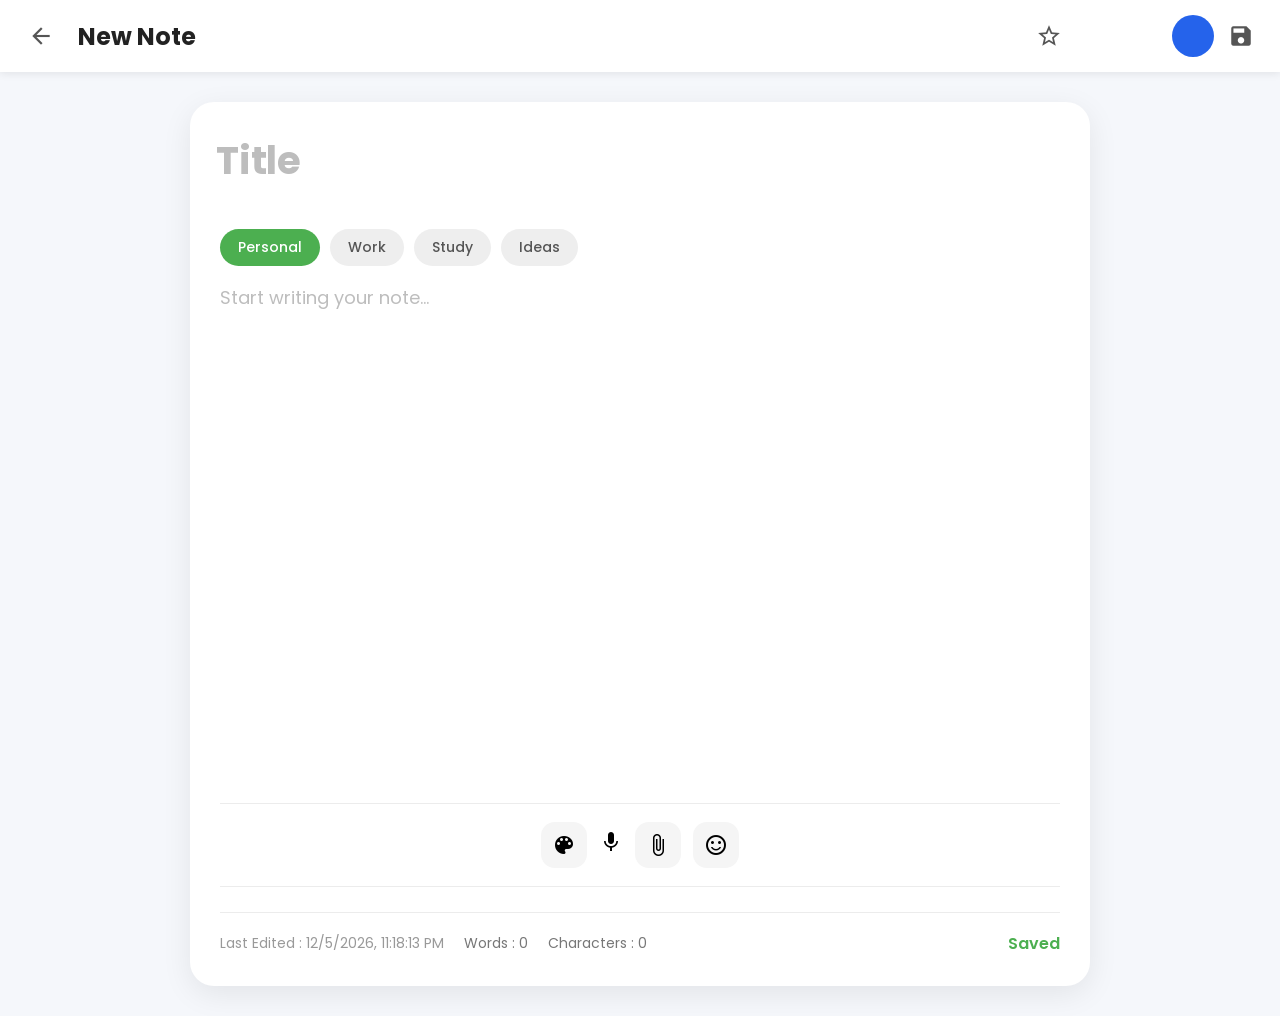
==== editor.html @ 4d11548c "comple v1" ====
<!DOCTYPE html>
<html lang="en">

<head>

    <meta charset="UTF-8">
    <meta name="viewport" content="width=device-width, initial-scale=1.0">

    <title>New Note</title>

    <link rel="stylesheet" href="css/style.css">
    <link rel="stylesheet" href="css/editor.css">
    <link href="https://fonts.googleapis.com/css2?family=Poppins:wght@400;500;600;700&display=swap" rel="stylesheet">
    <link href="https://fonts.googleapis.com/icon?family=Material+Icons" rel="stylesheet">

</head>

<body>

    <!-- Header -->

    <header class="header">

        <div class="header-left">

            <button id="backBtn" class="icon-btn">
                <span class="material-icons">arrow_back</span>
            </button>

            <h2>New Note</h2>

        </div>

        <div class="header-right">

            <button id="favoriteBtn" class="icon-btn">
                <span class="material-icons">star_border</span>
            </button>

            <button id="pinBtn" class="icon-btn">
                <span class="material-icons">push_pin</span>
            </button>

            <button id="aiBtn" class="icon-btn">
                <span class="material-icons">auto_awesome</span>
            </button>

            <button id="aiChatBtn" class="tool-btn avatar">
                <span class="material-icons">smart_toy</span>
            </button>

            <button id="saveBtn" class="icon-btn">
                <span class="material-icons">save</span>
            </button>

        </div>

    </header>


    <!-- Editor -->
    <section class="editor">

        <input id="title" type="text" placeholder="Title">

        <div class="label-container">

            <button class="label-chip active" data-label="Personal">
                Personal
            </button>

            <button class="label-chip" data-label="Work">
                Work
            </button>

            <button class="label-chip" data-label="Study">
                Study
            </button>

            <button class="label-chip" data-label="Ideas">
                Ideas
            </button>

        </div>

        <textarea id="content" placeholder="Start writing your note..."></textarea>
        <div class="editor-toolbar">

            <button id="colorBtn" class="tool-btn">
                <span class="material-icons">palette</span>
            </button>

            <button id="voiceBtn">
                <span class="material-icons">mic</span>
            </button>

            <button id="attachmentBtn" class="tool-btn">
                <span class="material-icons">attach_file</span>
            </button>

            <button id="emojiBtn" class="tool-btn">
                <span class="material-icons">sentiment_satisfied</span>
            </button>
        </div>
        <div class="note-image">
            <img id="previewImage" src="" alt="Preview">
            <input type="file" id="imageInput" accept="image/*" hidden>
        </div>
        <div id="colorPicker" class="color-picker">

            <div class="color-item" data-color="#FFFFFF" style="background:#FFFFFF"></div>

            <div class="color-item" data-color="#FFF8E1" style="background:#FFF8E1"></div>

            <div class="color-item" data-color="#FFEBEE" style="background:#FFEBEE"></div>

            <div class="color-item" data-color="#E8F5E9" style="background:#E8F5E9"></div>

            <div class="color-item" data-color="#E3F2FD" style="background:#E3F2FD"></div>

            <div class="color-item" data-color="#F3E5F5" style="background:#F3E5F5"></div>

            <div class="color-item" data-color="#ECEFF1" style="background:#ECEFF1"></div>

        </div>
        <div class="editor-bottom">

            <div class="editor-info">

                <span id="lastEdited"></span>

                <span id="wordCount">
                    Words : 0
                </span>

                <span id="charCount">
                    Characters : 0
                </span>

            </div>

            <span id="saveStatus">
                Saved
            </span>

        </div>
    </section>
    <!-- Image Viewer -->
    <div id="imageViewer">

        <span id="closeViewer">✕</span>

        <img id="viewerImage">

    </div>
    <!-- AI Bottom Sheet -->

    <div id="aiSheet" class="ai-sheet">

        <div class="ai-sheet-content">

            <div class="ai-sheet-header">

                <h3>✨ AI Assistant</h3>

                <button id="closeAiSheet">
                    ✕
                </button>

            </div>

            <button class="ai-action" data-action="summarize">
                📝 Summarize
            </button>

            <button class="ai-action" data-action="rewrite">
                ✍ Rewrite
            </button>

            <button class="ai-action" data-action="translate">
                🌐 Translate
            </button>

            <button class="ai-action" data-action="grammar">
                📖 Grammar Fix
            </button>

            <button class="ai-action" data-action="continue">
                💡 Continue Writing
            </button>

        </div>
        <div id="aiChatModal" class="ai-chat">

            <div class="ai-chat-box">

                <div class="ai-chat-header">

                    <span>🤖 AI Assistant</span>

                    <button id="closeAiChat">
                        ✕
                    </button>

                </div>

                <div id="aiMessages" class="ai-messages">

                </div>

                <div class="ai-input">

                    <input id="aiQuestion" type="text" placeholder="Ask anything about this note...">

                    <button id="sendAi">
                        <span class="material-icons">send</span>
                    </button>

                </div>

            </div>

        </div>
    </div>
    <div id="emojiPicker" class="emoji-picker">

        <div id="emojiGrid" class="emoji-grid"></div>

    </div>
    <script src="js/theme.js"></script>
    <script src="js/storage.js"></script>
    <script src="js/emogi.js"></script>
    <script src="js/ai.js"></script>
    <script src="js/editor.js"></script>
</body>

</html>
---- css/style.css ----
/*==================================================
    AI NOTES
    STYLE.CSS
    PART 1
==================================================*/

/*==============================
    Google Font
==============================*/

@import url('https://fonts.googleapis.com/css2?family=Poppins:wght@300;400;500;600;700&display=swap');


/*==============================
    CSS Variables
==============================*/

:root {

    --primary: #1976D2;
    --primary-light: #42A5F5;

    --danger: #EF5350;
    --warning: #FFC107;
    --success: #4CAF50;

    --white: #FFFFFF;
    --black: #1F1F1F;

    --text: #222222;
    --text-light: #777777;

    --bg: #F5F7FB;
    --card: #FFFFFF;

    --border: #E8E8E8;

    --shadow-small: 0 2px 8px rgba(0, 0, 0, .08);
    --shadow: 0 6px 20px rgba(0, 0, 0, .08);
    --shadow-large: 0 12px 35px rgba(0, 0, 0, .12);

    --radius: 20px;

}


/*==============================
    Reset
==============================*/

* {

    margin: 0;
    padding: 0;

    box-sizing: border-box;

    font-family: 'Poppins', sans-serif;

}


html {

    scroll-behavior: smooth;

}


body {

    background: var(--bg);

    color: var(--text);

    min-height: 100vh;

    overflow-x: hidden;

}


/*==============================
    Common
==============================*/

a {

    text-decoration: none;

    color: inherit;

}

button {

    border: none;

    outline: none;

    cursor: pointer;

    background: none;

}

input,
textarea,
select {

    outline: none;

    border: none;

    font-family: inherit;

}

img {

    max-width: 100%;

    display: block;

}


/*==============================
    Utility Classes
==============================*/

.hidden {

    display: none !important;

}

.center {

    display: flex;

    align-items: center;

    justify-content: center;

}

.flex {

    display: flex;

}

.space-between {

    display: flex;

    align-items: center;

    justify-content: space-between;

}


/*==============================
    Scrollbar
==============================*/

::-webkit-scrollbar {

    width: 8px;

}

::-webkit-scrollbar-track {

    background: #ECECEC;

}

::-webkit-scrollbar-thumb {

    background: #BDBDBD;

    border-radius: 20px;

}

::-webkit-scrollbar-thumb:hover {

    background: #9E9E9E;

}

/*==================================================
    HEADER
==================================================*/

.header {

    position: sticky;

    top: 0;

    left: 0;

    width: 100%;

    height: 72px;

    background: var(--card);

    display: flex;

    align-items: center;

    justify-content: space-between;

    padding: 0 18px;

    box-shadow: var(--shadow-small);

    z-index: 100;

}


/*==============================
    Header Left
==============================*/

.header-left {

    display: flex;

    align-items: center;

    gap: 14px;

}

.header-left h1 {

    font-size: 24px;

    font-weight: 700;

    color: var(--text);

    letter-spacing: .3px;

}


/*==============================
    Header Right
==============================*/

.header-right {

    display: flex;

    align-items: center;

    gap: 8px;

}


/*==============================
    Icon Buttons
==============================*/

.icon-btn,
.menu-btn,
.theme-btn {

    width: 46px;

    height: 46px;

    border-radius: 50%;

    display: flex;

    align-items: center;

    justify-content: center;

    transition: .25s;

    color: #555;

}

.icon-btn:hover,
.menu-btn:hover,
.theme-btn:hover {

    background: #F2F2F2;

}

.icon-btn:active,
.menu-btn:active,
.theme-btn:active {

    transform: scale(.92);

}

.icon-btn .material-icons,
.menu-btn .material-icons,
.theme-btn .material-icons {

    font-size: 26px;

}


/*==============================
    Logo
==============================*/

.logo {

    width: 42px;

    height: 42px;

    border-radius: 12px;

    background: var(--primary);

    color: #fff;

    display: flex;

    align-items: center;

    justify-content: center;

}

.logo .material-icons {

    font-size: 24px;

}


/*==============================
    Ripple Effect
==============================*/

.menu-btn,
.icon-btn,
.theme-btn {

    position: relative;

    overflow: hidden;

}

.menu-btn::after,
.icon-btn::after,
.theme-btn::after {

    content: "";

    position: absolute;

    width: 0;

    height: 0;

    border-radius: 50%;

    background: rgba(0, 0, 0, .08);

    transition: .35s;

}

.menu-btn:active::after,
.icon-btn:active::after,
.theme-btn:active::after {

    width: 120px;

    height: 120px;

}

/*==================================================
    SEARCH BAR
==================================================*/

.search-section {

    width: 100%;

    padding: 18px 20px;

}

.search-box {

    width: 100%;

    height: 58px;

    background: var(--card);

    border: 1px solid var(--border);

    border-radius: 18px;

    display: flex;

    align-items: center;

    padding: 0 16px;

    box-shadow: var(--shadow-small);

    transition: .30s ease;

}

.search-box:hover {

    box-shadow: var(--shadow);

}

.search-box:focus-within {

    border-color: var(--primary);

    box-shadow: 0 0 0 4px rgba(25, 118, 210, .10);

}


/*==============================
    Search Icon
==============================*/

.search-icon {

    color: #9E9E9E;

    font-size: 24px;

    margin-right: 12px;

}


/*==============================
    Input
==============================*/

.search-box input {

    flex: 1;

    height: 100%;

    background: transparent;

    font-size: 16px;

    color: var(--text);

}

.search-box input::placeholder {

    color: #A0A0A0;

}


/*==============================
    Clear Button
==============================*/

#clearSearch {

    width: 42px;

    height: 42px;

    border-radius: 50%;

    display: flex;

    align-items: center;

    justify-content: center;

    transition: .25s;

    color: #666;

}

#clearSearch:hover {

    background: #F3F3F3;

}

#clearSearch:active {

    transform: scale(.92);

}


/*==============================
    Responsive
==============================*/

@media (max-width:600px) {

    .search-section {

        padding: 15px;

    }

    .search-box {

        height: 54px;

        border-radius: 16px;

    }

}

/*==================================================
    NOTE CARD
==================================================*/

.notes-container {

    display: grid;

    grid-template-columns: repeat(auto-fill, minmax(280px, 320px));

    justify-content: start;

    gap: 20px;

}


/*==============================
    Card
==============================*/

.note-card {

    background: var(--card);

    border-radius: 22px;

    padding: 18px;

    border: 1px solid var(--border);

    box-shadow: var(--shadow-small);

    transition: .30s;

    display: flex;

    flex-direction: column;

}

.note-card:hover {

    transform: translateY(-5px);

    box-shadow: var(--shadow-large);

}


/*==============================
    Header
==============================*/

.note-header {

    display: flex;

    justify-content: space-between;

    align-items: center;

    margin-bottom: 15px;

}


/*==============================
    Label
==============================*/

.note-label {

    background: #E3F2FD;

    color: var(--primary);

    padding: 6px 14px;

    border-radius: 30px;

    font-size: 12px;

    font-weight: 600;

}


/*==============================
    Status
==============================*/

.note-status {

    display: flex;

    gap: 8px;

}

.note-status .material-icons {

    font-size: 20px;

}

.pin-icon {

    color: #1976D2;

}

.star-icon {

    color: #FFC107;

}


/*==============================
    Body
==============================*/

.note-body {

    cursor: pointer;

    flex: 1;

}

.note-body h3 {

    font-size: 22px;

    margin-bottom: 10px;

    color: var(--text);

    word-break: break-word;

}

.note-body p {

    color: var(--text-light);

    line-height: 1.7;

    font-size: 15px;

    display: -webkit-box;

    -webkit-line-clamp: 5;

    -webkit-box-orient: vertical;

    overflow: hidden;

    word-break: break-word;

}


/*==============================
    Footer
==============================*/

.note-footer {

    margin-top: 18px;

    display: flex;

    justify-content: space-between;

    align-items: center;

}

.note-footer small {

    color: #9E9E9E;

    font-size: 12px;

}


/*==============================
    Actions
==============================*/

.note-actions {

    display: flex;

    gap: 8px;

}

.note-actions button {

    width: 34px;

    height: 34px;

    border-radius: 50%;

    display: flex;

    align-items: center;

    justify-content: center;

    transition: .25s;

}

.note-actions button:hover {

    background: #F3F3F3;

}

.note-actions button:active {

    transform: scale(.90);

}


/*==============================
    Buttons
==============================*/

.favorite-btn.active {

    color: #FFC107;

}

.pin-btn.active {

    color: #1976D2;

}

.delete-btn {

    color: #EF5350;

}


/*==============================
    Mobile
==============================*/

@media(max-width:700px) {

    .notes-container {

        grid-template-columns: 1fr;

        padding: 15px;

    }

}

/*==================================================
    FLOATING ACTION BUTTON
==================================================*/

.fab {

    position: fixed;

    right: 25px;

    bottom: 25px;

    width: 65px;

    height: 65px;

    border: none;

    border-radius: 22px;

    background: linear-gradient(135deg, #1976D2, #42A5F5);

    color: #fff;

    display: flex;

    align-items: center;

    justify-content: center;

    cursor: pointer;

    box-shadow: 0 12px 30px rgba(25, 118, 210, .35);

    transition: .30s;

    z-index: 200;

}

.fab .material-icons {

    font-size: 34px;

}

.fab:hover {

    transform: translateY(-6px) scale(1.05);

    box-shadow: 0 18px 35px rgba(25, 118, 210, .45);

}

.fab:active {

    transform: scale(.92);

}


/*==================================================
    EMPTY STATE
==================================================*/

.empty {

    width: 100%;

    min-height: 65vh;

    display: flex;

    flex-direction: column;

    justify-content: center;

    align-items: center;

    text-align: center;

    color: #888;

}

.empty .material-icons {

    font-size: 90px;

    color: #BDBDBD;

    margin-bottom: 18px;

}

.empty h2 {

    font-size: 28px;

    margin-bottom: 10px;

    color: #444;

}

.empty p {

    font-size: 16px;

    color: #888;

}


/*==================================================
    Fade Animation
==================================================*/

.fade-up {

    animation: fadeUp .45s ease;

}

@keyframes fadeUp {

    from {

        opacity: 0;

        transform: translateY(20px);

    }

    to {

        opacity: 1;

        transform: translateY(0);

    }

}


/*==================================================
    Floating Animation
==================================================*/

.fab {

    animation: floating 3s ease-in-out infinite;

}

@keyframes floating {

    0% {

        transform: translateY(0);

    }

    50% {

        transform: translateY(-5px);

    }

    100% {

        transform: translateY(0);

    }

}


/*==================================================
    Mobile
==================================================*/

@media(max-width:700px) {

    .fab {

        width: 60px;

        height: 60px;

        right: 18px;

        bottom: 18px;

    }

    .fab .material-icons {

        font-size: 30px;

    }

}

/*==================================================
    NAVIGATION DRAWER
==================================================*/

.drawer {

    position: fixed;

    top: 0;

    left: -300px;

    width: 280px;

    height: 100vh;

    background: var(--card);

    box-shadow: 8px 0 25px rgba(0, 0, 0, .15);

    transition: .35s ease;

    z-index: 1000;

    overflow-y: auto;

}

.drawer.show {

    left: 0;

}


/*==================================================
    Overlay
==================================================*/

.drawer-overlay {

    position: fixed;

    inset: 0;

    background: rgba(0, 0, 0, .35);

    opacity: 0;

    visibility: hidden;

    transition: .30s;

    z-index: 999;

}

.drawer-overlay.show {

    opacity: 1;

    visibility: visible;

}


/*==================================================
    Drawer Header
==================================================*/

.drawer-header {

    padding: 25px 20px;

    display: flex;

    align-items: center;

    gap: 15px;

    border-bottom: 1px solid var(--border);

}

.drawer-logo {

    width: 55px;

    height: 55px;

    border-radius: 16px;

    background: linear-gradient(135deg, #1976D2, #42A5F5);

    color: #fff;

    display: flex;

    align-items: center;

    justify-content: center;

}

.drawer-logo .material-icons {

    font-size: 30px;

}

.drawer-header h2 {

    font-size: 22px;

    margin-bottom: 4px;

}

.drawer-header p {

    font-size: 13px;

    color: #888;

}


/*==================================================
    Menu
==================================================*/

.drawer-menu {

    padding: 15px 10px;

}

.drawer-item {

    display: flex;

    align-items: center;

    gap: 16px;

    padding: 14px 16px;

    border-radius: 14px;

    cursor: pointer;

    transition: .25s;

    margin-bottom: 6px;

}

.drawer-item:hover {

    background: #F3F6FA;

}

.drawer-item.active {

    background: #E3F2FD;

    color: var(--primary);

    font-weight: 600;

}

.drawer-item .material-icons {

    font-size: 24px;

}


/*==================================================
    Footer
==================================================*/

.drawer-footer {

    margin-top: 20px;

    padding: 20px;

    border-top: 1px solid var(--border);

    text-align: center;

    font-size: 13px;

    color: #999;

}

/*==================================================
    ANIMATIONS
==================================================*/

/* Fade In */

.fade-in {

    animation: fadeIn .35s ease;

}

@keyframes fadeIn {

    from {

        opacity: 0;

    }

    to {

        opacity: 1;

    }

}


/* Slide Up */

.slide-up {

    animation: slideUp .35s ease;

}

@keyframes slideUp {

    from {

        opacity: 0;

        transform: translateY(20px);

    }

    to {

        opacity: 1;

        transform: translateY(0);

    }

}


/* Scale */

.scale {

    animation: scale .25s ease;

}

@keyframes scale {

    from {

        opacity: 0;

        transform: scale(.92);

    }

    to {

        opacity: 1;

        transform: scale(1);

    }

}


/*==================================================
    RIPPLE EFFECT
==================================================*/

.ripple {

    position: relative;

    overflow: hidden;

}

.ripple::after {

    content: "";

    position: absolute;

    width: 0;

    height: 0;

    border-radius: 50%;

    background: rgba(255, 255, 255, .35);

    transform: translate(-50%, -50%);

    transition: .45s;

}

.ripple:active::after {

    width: 250px;

    height: 250px;

}


/*==================================================
    CARD ANIMATION
==================================================*/

.note-card {

    animation: cardShow .35s ease;

}

@keyframes cardShow {

    from {

        opacity: 0;

        transform: translateY(15px);

    }

    to {

        opacity: 1;

        transform: translateY(0);

    }

}


/*==================================================
    BUTTON HOVER
==================================================*/

.note-actions button,
.icon-btn,
.menu-btn,
.theme-btn,
.fab {

    transition: .25s;

}

.note-actions button:hover,
.icon-btn:hover,
.menu-btn:hover,
.theme-btn:hover {

    transform: scale(1.08);

}

.note-actions button:active,
.icon-btn:active,
.menu-btn:active,
.theme-btn:active {

    transform: scale(.92);

}


/*==================================================
    INPUT ANIMATION
==================================================*/

input,
textarea,
select {

    transition: .25s;

}

input:focus,
textarea:focus,
select:focus {

    transform: scale(1.01);

}


/*==================================================
    SCROLL ANIMATION
==================================================*/

html {

    scroll-behavior: smooth;

}

/*==================================================
    RESPONSIVE DESIGN
==================================================*/

/* Laptop */

@media (max-width:1200px) {

    .notes-container {

        grid-template-columns: repeat(auto-fill, minmax(300px, 1fr));

    }

}


/* Tablet */

@media (max-width:992px) {

    .header {

        padding: 0 15px;

    }

    .header h1 {

        font-size: 22px;

    }

    .notes-container {

        grid-template-columns: repeat(auto-fill, minmax(260px, 1fr));

        gap: 18px;

    }

}


/* Mobile */

@media (max-width:768px) {

    .header {

        height: 65px;

    }

    .header h1 {

        font-size: 20px;

    }

    .search-section {

        padding: 15px;

    }

    .notes-container {

        padding: 15px;

        grid-template-columns: 1fr;

    }

    .drawer {

        width: 260px;

    }

}


/* Small Mobile */

@media (max-width:480px) {

    .header {

        padding: 0 12px;

    }

    .header-left {

        gap: 8px;

    }

    .header h1 {

        font-size: 18px;

    }

    .search-box {

        height: 52px;

    }

    .note-card {

        border-radius: 18px;

        padding: 15px;

    }

    .note-body h3 {

        font-size: 18px;

    }

    .note-body p {

        font-size: 14px;

    }

    .fab {

        width: 58px;

        height: 58px;

        right: 15px;

        bottom: 15px;

    }

}


/*==================================================
    SELECTION
==================================================*/

::selection {

    background: #1976D2;

    color: #fff;

}


/*==================================================
    IMAGE
==================================================*/

img {

    user-select: none;

    pointer-events: none;

}


/*==================================================
    TEXTAREA
==================================================*/

textarea {

    resize: none;

}


/*==================================================
    TRANSITION
==================================================*/

* {

    transition:

        background .25s,

        color .25s,

        border-color .25s,

        box-shadow .25s;

}

.share-btn {

    color: #4CAF50;

}

.popup-menu {

    position: fixed;

    width: 220px;

    background: #fff;

    border-radius: 16px;

    box-shadow: 0 10px 30px rgba(0, 0, 0, .18);

    display: none;

    overflow: hidden;

    z-index: 5000;

    animation: popupShow .18s ease;

}

.popup-menu.show {

    display: block;

}

.popup-menu div {

    display: flex;

    align-items: center;

    gap: 12px;

    padding: 14px 16px;

    cursor: pointer;

    transition: .2s;

}

.popup-menu div:hover {

    background: #F5F5F5;

}

@keyframes popupShow {

    from {

        opacity: 0;

        transform: scale(.95);

    }

    to {

        opacity: 1;

        transform: scale(1);

    }

}

.popup-menu {
    min-height: fit-content;
    max-height: 250px;
}

.more-btn {

    color: #555;

}

/*=====================================
    DELETE DIALOG
=====================================*/

.dialog-overlay {

    position: fixed;

    inset: 0;

    background: rgba(0, 0, 0, .45);

    display: flex;

    align-items: center;

    justify-content: center;

    visibility: hidden;

    opacity: 0;

    transition: .25s;

    z-index: 6000;

}

.dialog-overlay.show {

    visibility: visible;

    opacity: 1;

}

.dialog-box {

    width: 350px;

    background: #fff;

    border-radius: 20px;

    padding: 30px;

    text-align: center;

    animation: dialogShow .25s;

}

.dialog-icon {

    font-size: 60px;

    color: #EF5350;

    margin-bottom: 15px;

}

.dialog-box h2 {

    margin-bottom: 10px;

}

.dialog-box p {

    color: #777;

    margin-bottom: 25px;

}

.dialog-buttons {

    display: flex;

    justify-content: center;

    gap: 15px;

}

.dialog-buttons button {

    padding: 12px 25px;

    border-radius: 12px;

    font-size: 15px;

}

#cancelDelete {

    background: #EEEEEE;

}

#confirmDelete {

    background: #EF5350;

    color: #fff;

}

@keyframes dialogShow {

    from {

        transform: scale(.9);

        opacity: 0;

    }

    to {

        transform: scale(1);

        opacity: 1;

    }

}

/*=========================================
    NOTE IMAGE PREVIEW
=========================================*/

.note-image-preview {

    width: 100%;

    height: 180px;

    object-fit: cover;

    border-radius: 16px;

    margin-bottom: 15px;

    border: 1px solid #E0E0E0;

}
---- css/editor.css ----
/*=========================================
    EDITOR CONTAINER
=========================================*/

.editor {

    width: 100%;
    max-width: 900px;

    margin: 30px auto;

    background: #fff;

    border-radius: 24px;

    box-shadow: 0 8px 30px rgba(0, 0, 0, .08);

    padding: 30px;

}


/*=========================================
    TITLE
=========================================*/

#title {

    width: 100%;

    font-size: 38px;

    font-weight: 700;

    color: #212121;

    border: none;

    background: none;

    outline: none;

    margin-bottom: 25px;

}

#title::placeholder {

    color: #BDBDBD;

}


/*=========================================
    LABEL
=========================================*/

.label-row {

    display: flex;

    align-items: center;

    gap: 15px;

    margin-bottom: 25px;

}

.label-title {

    font-weight: 600;

    color: #666;

}

/*=========================================
    LABEL CHIPS
=========================================*/

.label-row {

    display: flex;

    flex-wrap: wrap;

    gap: 10px;

    margin-bottom: 25px;

}

.label-chip {

    padding: 10px 18px;

    border: none;

    border-radius: 30px;

    background: #EEEEEE;

    color: #555;

    cursor: pointer;

    font-size: 14px;

    font-weight: 500;

    transition: .25s;

}

.label-chip:hover {

    background: #E0E0E0;

}

.label-chip.active {

    background: #1976D2;

    color: #fff;

}


/*=========================================
    CONTENT
=========================================*/

#content {

    width: 100%;

    min-height: 55vh;

    border: none;

    outline: none;

    resize: none;

    background: none;

    color: #444;

    font-size: 18px;

    line-height: 1.9;

}

#content::placeholder {

    color: #BDBDBD;

}


/*=========================================
    BOTTOM BAR
=========================================*/

.editor-bottom {

    display: flex;

    justify-content: space-between;

    align-items: center;

    margin-top: 25px;

    padding-top: 18px;

    border-top: 1px solid #ECECEC;

}


/*=========================================
    INFO
=========================================*/

.editor-info {

    display: flex;

    gap: 20px;

    color: #777;

    font-size: 14px;

}

#lastEdited {

    color: #999;

}


/*=========================================
    SAVE STATUS
=========================================*/

#saveStatus {

    color: #4CAF50;

    font-weight: 600;

}


/*=========================================
    HEADER
=========================================*/

.header {

    position: sticky;

    top: 0;

    z-index: 100;

}


/*=========================================
    HEADER ICON
=========================================*/

.header-right {

    display: flex;

    gap: 6px;

}

.header-right button {

    width: 42px;

    height: 42px;

    border-radius: 50%;

}


/*=========================================
    MOBILE
=========================================*/

@media(max-width:768px) {

    .editor {

        margin: 0;

        border-radius: 0;

        padding: 20px;

        box-shadow: none;

    }

    #title {

        font-size: 30px;

    }

    .label-row {

        flex-direction: column;

        align-items: flex-start;

    }

    #label {

        width: 100%;

    }

    .editor-bottom {

        flex-direction: column;

        align-items: flex-start;

        gap: 10px;

    }

}

/*=========================================
    TOOLBAR
=========================================*/

.editor-toolbar {

    display: flex;

    justify-content: center;

    gap: 12px;

    padding: 18px 0;

    border-top: 1px solid #ECECEC;

    border-bottom: 1px solid #ECECEC;

    margin-top: 20px;

}

.tool-btn {

    width: 46px;

    height: 46px;

    border: none;

    border-radius: 14px;

    background: #F5F5F5;

    display: flex;

    align-items: center;

    justify-content: center;

    cursor: pointer;

    transition: .25s;

}

.tool-btn:hover {

    background: #1976D2;

    color: #fff;

    transform: translateY(-2px);

}

.tool-btn .material-icons {

    font-size: 24px;

}

/* ==========================================
Color Picker
========================================== */

.color-picker {

    position: absolute;

    bottom: 70px;

    left: 20px;

    display: none;

    gap: 12px;

    flex-wrap: wrap;

    width: 220px;

    padding: 15px;

    border-radius: 20px;

    background: #fff;

    box-shadow: 0 10px 30px rgba(0, 0, 0, .15);

}

.color-picker.show {

    display: flex;

}

.color-item {

    width: 38px;

    height: 38px;

    border-radius: 50%;

    cursor: pointer;

    border: 2px solid #ddd;

    transition: .25s;

}

.color-item:hover {

    transform: scale(1.15);

}

/*=========================================
    NOTE IMAGE
=========================================*/

.note-image {

    margin-top: 20px;

}

#previewImage {

    display: block;

    width: 100%;

    max-height: 250px;

    object-fit: cover;

    border-radius: 18px;

}

.image-viewer {

    position: fixed;
    inset: 0;

    background: rgba(0, 0, 0, .9);

    display: none;

    justify-content: center;
    align-items: center;

    z-index: 9999;

}

.image-viewer.show {

    display: flex;

}

#viewerImage {

    max-width: 95%;
    max-height: 95%;

    border-radius: 12px;

}

#closeViewer {

    position: absolute;

    top: 20px;
    right: 25px;

    color: #fff;

    font-size: 40px;

    cursor: pointer;

}

.label-container {

    display: flex;

    gap: 10px;

    flex-wrap: wrap;

    margin: 15px 0;

}

.label-chip {

    border: none;

    padding: 8px 18px;

    border-radius: 30px;

    cursor: pointer;

    background: #eeeeee;

    transition: .25s;

}

.label-chip.active {

    background: #4CAF50;

    color: #fff;

}

/* =======================================
   Image Viewer
======================================= */

.image-viewer {

    position: fixed;

    inset: 0;

    background: rgba(0, 0, 0, .92);

    display: none;

    justify-content: center;

    align-items: center;

    z-index: 9999;

}

.image-viewer.show {

    display: flex;

}

#viewerImage {

    max-width: 95%;

    max-height: 92vh;

    border-radius: 15px;

    box-shadow: 0 0 40px rgba(0, 0, 0, .5);

}

#closeViewer {

    position: absolute;

    top: 20px;

    right: 25px;

    font-size: 42px;

    color: white;

    cursor: pointer;

    user-select: none;

}

#voiceBtn.recording {

    background: #ff3b30;

    color: white;

    animation: pulse .8s infinite;

}

@keyframes pulse {

    0% {

        transform: scale(1);

    }

    50% {

        transform: scale(1.15);

    }

    100% {

        transform: scale(1);

    }

}

#imageViewer{
    position: fixed;
    inset: 0;
    background: rgba(0,0,0,.9);
    display: none;
    justify-content: center;
    align-items: center;
    z-index: 9999;
}

#imageViewer.show{
    display: flex;
}

#viewerImage{
    max-width: 95%;
    max-height: 95%;
    border-radius: 12px;
}

#closeViewer{
    position: absolute;
    top: 20px;
    right: 20px;
    color: white;
    font-size: 32px;
    cursor: pointer;
}

.ai-sheet{

    position:fixed;

    left:0;

    right:0;

    bottom:-100%;

    background:#fff;

    border-radius:20px 20px 0 0;

    transition:.3s;

    z-index:9999;

    box-shadow:0 -10px 30px rgba(0,0,0,.2);

}

.ai-sheet.show{

    bottom:0;

}

.ai-sheet-content{

    padding:20px;

}

.ai-sheet-header{

    display:flex;

    justify-content:space-between;

    align-items:center;

    margin-bottom:20px;

}

.ai-action{

    width:100%;

    margin-bottom:12px;

    padding:15px;

    border:none;

    border-radius:12px;

    cursor:pointer;

    font-size:16px;

}

.ai-chat{

    position:fixed;

    inset:0;

    display:none;

    background:rgba(0,0,0,.4);

    z-index:99999;

}

.ai-chat.show{

    display:flex;

    justify-content:center;

    align-items:center;

}
.ai-chat-box{
    width:420px;
    max-width:95%;
    height:82vh;
    background:#fff;
    border-radius:24px;
    overflow:hidden;
    display:flex;
    flex-direction:column;
    box-shadow:0 20px 60px rgba(0,0,0,.25);
}

.ai-chat-header{
    display:flex;
    align-items:center;
    justify-content:space-between;
    padding:18px 20px;
    border-bottom:1px solid #ececec;
    font-size:18px;
    font-weight:600;
    background:#fff;
}

.ai-messages{
    flex:1;
    overflow-y:auto;
    padding:18px;
    background:#f7f7fb;
}

.user-msg{

    max-width:75%;

    margin-left:auto;

    margin-bottom:14px;

    padding:14px 18px;

    border-radius:20px 20px 5px 20px;

    background:#2563eb;

    color:#fff;

    line-height:1.6;

    word-break:break-word;

}

.ai-msg{

    max-width:80%;

    margin-bottom:16px;

    padding:14px 18px;

    border-radius:20px 20px 20px 5px;

    background:white;

    color:#222;

    line-height:1.7;

    box-shadow:0 3px 12px rgba(0,0,0,.08);

    word-break:break-word;

}
.ai-input{

    display:flex;

    gap:12px;

    padding:16px;

    background:white;

    border-top:1px solid #eee;

}

.ai-input input{

    flex:1;

    border:none;

    outline:none;

    background:#f3f4f6;

    border-radius:999px;

    padding:14px 18px;

    font-size:15px;

}

.ai-input button{

    width:52px;

    height:52px;

    border:none;

    border-radius:50%;

    background:#2563eb;

    color:white;

    cursor:pointer;

    font-size:22px;

}

#sendAi{
    width:52px;
    height:52px;
    border:none;
    border-radius:50%;
    background:#2563eb;
    color:#fff;
    display:flex;
    align-items:center;
    justify-content:center;
    cursor:pointer;
    transition:.25s;
}

#sendAi:hover{
    transform:scale(1.08);
}

#sendAi .material-icons{
    font-size:26px;
}

.avatar{

    width:42px;

    height:42px;

    border-radius:50%;

    background:#2563eb;

    color:#fff;

    display:flex;

    align-items:center;

    justify-content:center;

}

.avatar .material-icons{

    font-size:22px;

}

.emoji-picker{

    position:absolute;

    bottom:65px;

    right:15px;

    width:280px;

    max-height:220px;

    background:#fff;

    border-radius:15px;

    box-shadow:0 8px 25px rgba(0,0,0,.15);

    padding:10px;

    overflow-y:auto;

    display:none;

    z-index:999;

}

.emoji-grid{

    display:grid;

    grid-template-columns:repeat(8,1fr);

    gap:8px;

}

.emoji-item{

    font-size:24px;

    text-align:center;

    cursor:pointer;

    padding:6px;

    border-radius:8px;

    transition:.2s;

}

.emoji-item:hover{

    background:#f1f5f9;

    transform:scale(1.2);

}
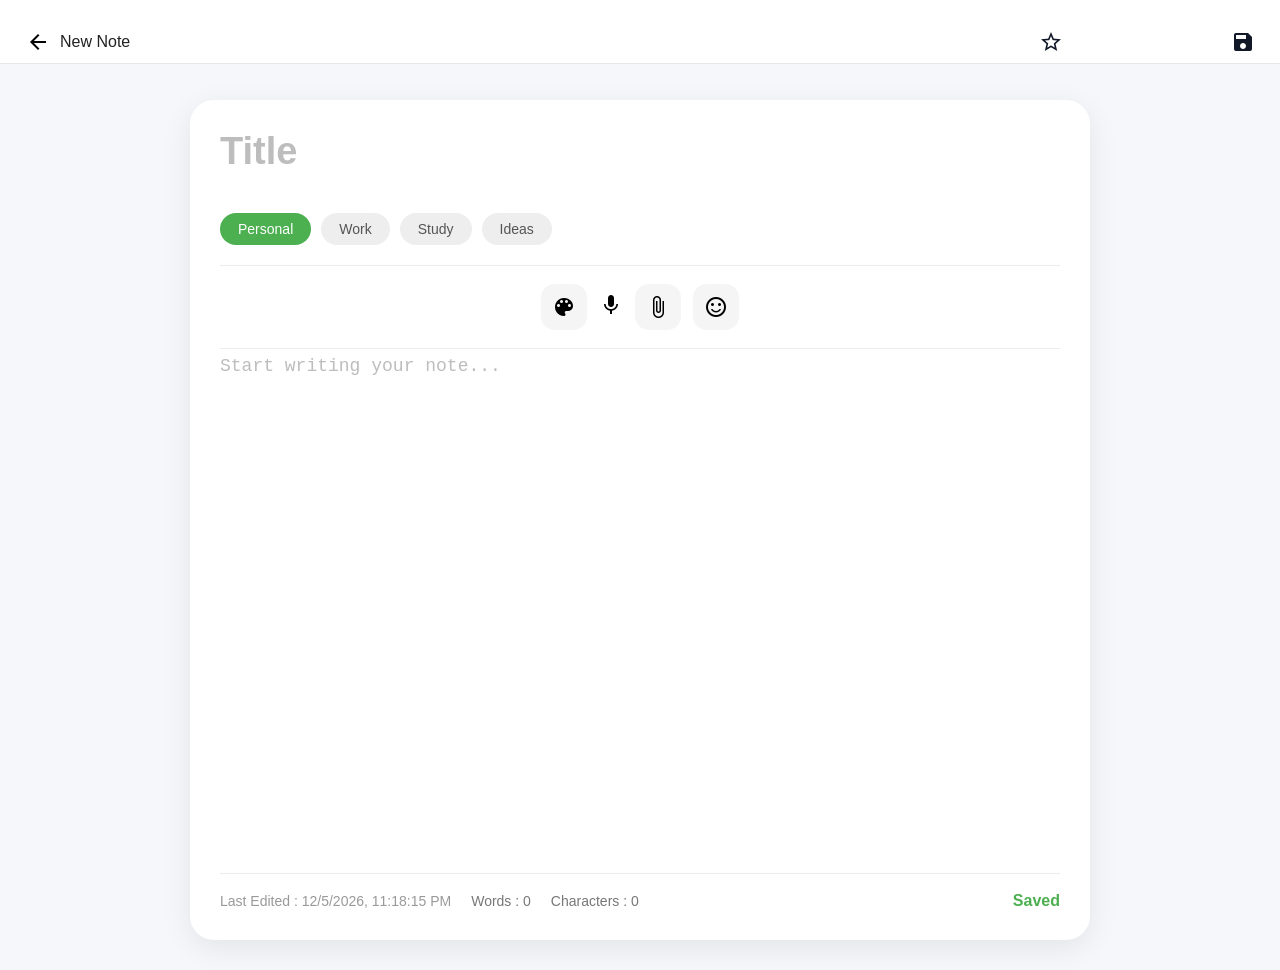
==== commit 638c5e99: "k" ====
--- a/editor.html
+++ b/editor.html
@@ -4,11 +4,11 @@
 <head>
 
     <meta charset="UTF-8">
-    <meta name="viewport" content="width=device-width, initial-scale=1.0">
-
+    <meta name="viewport" content="width=device-width, initial-scale=1.0, maximum-scale=1.0, user-scalable=no">
     <title>New Note</title>
-
+    <link rel="icon" type="image/png" href="./image/Ainotes.png">
     <link rel="stylesheet" href="css/style.css">
+    <link rel="stylesheet" href="css/dark.css">
     <link rel="stylesheet" href="css/editor.css">
     <link href="https://fonts.googleapis.com/css2?family=Poppins:wght@400;500;600;700&display=swap" rel="stylesheet">
     <link href="https://fonts.googleapis.com/icon?family=Material+Icons" rel="stylesheet">
@@ -27,7 +27,7 @@
                 <span class="material-icons">arrow_back</span>
             </button>
 
-            <h2>New Note</h2>
+            <p>New Note</p>
 
         </div>
 
@@ -82,8 +82,6 @@
             </button>
 
         </div>
-
-        <textarea id="content" placeholder="Start writing your note..."></textarea>
         <div class="editor-toolbar">
 
             <button id="colorBtn" class="tool-btn">
@@ -102,6 +100,7 @@
                 <span class="material-icons">sentiment_satisfied</span>
             </button>
         </div>
+        <textarea id="content" placeholder="Start writing your note..."></textarea>
         <div class="note-image">
             <img id="previewImage" src="" alt="Preview">
             <input type="file" id="imageInput" accept="image/*" hidden>
--- a/css/style.css
+++ b/css/style.css
@@ -1,1880 +1,517 @@
-/*==================================================
-    AI NOTES
-    STYLE.CSS
-    PART 1
-==================================================*/
-
-/*==============================
-    Google Font
-==============================*/
-
-@import url('https://fonts.googleapis.com/css2?family=Poppins:wght@300;400;500;600;700&display=swap');
-
-
-/*==============================
-    CSS Variables
-==============================*/
+/* ==================================================
+   AI NOTES - MODERN STYLE.CSS
+   Mobile First
+================================================== */
 
 :root {
-
-    --primary: #1976D2;
-    --primary-light: #42A5F5;
-
-    --danger: #EF5350;
-    --warning: #FFC107;
-    --success: #4CAF50;
-
-    --white: #FFFFFF;
-    --black: #1F1F1F;
-
-    --text: #222222;
-    --text-light: #777777;
-
-    --bg: #F5F7FB;
-    --card: #FFFFFF;
-
-    --border: #E8E8E8;
-
-    --shadow-small: 0 2px 8px rgba(0, 0, 0, .08);
-    --shadow: 0 6px 20px rgba(0, 0, 0, .08);
-    --shadow-large: 0 12px 35px rgba(0, 0, 0, .12);
-
-    --radius: 20px;
-
-}
-
-
-/*==============================
-    Reset
-==============================*/
+    --primary: #2563eb;
+    --primary-dark: #1d4ed8;
+    --bg: #f5f7fb;
+    --card: #ffffff;
+    --text: #222;
+    --text-light: #666;
+    --border: #e8e8e8;
+    --radius: 18px;
+    --shadow: 0 10px 25px rgba(0, 0, 0, .08);
+}
 
 * {
-
     margin: 0;
     padding: 0;
-
     box-sizing: border-box;
-
-    font-family: 'Poppins', sans-serif;
-
-}
-
-
-html {
-
-    scroll-behavior: smooth;
-
-}
-
-
+}
+
+html,
 body {
-
+    width: 100%;
+    min-height: 100%;
+    overflow-x: hidden;
+    font-family: Arial, Helvetica, sans-serif;
     background: var(--bg);
-
     color: var(--text);
-
-    min-height: 100vh;
-
-    overflow-x: hidden;
-
-}
-
-
-/*==============================
-    Common
-==============================*/
-
-a {
-
-    text-decoration: none;
-
-    color: inherit;
-
+}
+
+button,
+input {
+    font: inherit;
 }
 
 button {
-
     border: none;
-
-    outline: none;
-
+    background: none;
     cursor: pointer;
-
-    background: none;
-
-}
-
-input,
-textarea,
-select {
-
-    outline: none;
-
-    border: none;
-
-    font-family: inherit;
-
-}
-
-img {
-
-    max-width: 100%;
-
+}
+
+.header {
+    position: fixed;
+    top: 0;
+    left: 0;
+    right: 0;
+    width: 100%;
+    height: 64px;
+    background: #fff;
+    display: flex;
+    justify-content: space-between;
+    align-items: center;
+    padding: 0 16px;
+    z-index: 9999;
+    border-bottom: 1px solid #e5e7eb;
+}
+
+
+.header-left,
+.header-right {
+    display: flex;
+    align-items: center;
+}
+
+.header-right {
+    gap: 2px;
+    flex-shrink: 0;
+}
+
+.header-right .icon-btn,
+.header-right .tool-btn {
+    width: 40px;
+    height: 40px;
+    padding: 0;
+}
+
+.title-group h1,
+.header h1 {
+    font-size: 22px;
+    font-weight: 700;
+}
+
+.title-group small {
     display: block;
-
-}
-
-
-/*==============================
-    Utility Classes
-==============================*/
-
-.hidden {
-
-    display: none !important;
-
-}
-
-.center {
-
-    display: flex;
-
-    align-items: center;
-
-    justify-content: center;
-
-}
-
-.flex {
-
-    display: flex;
-
-}
-
-.space-between {
-
-    display: flex;
-
-    align-items: center;
-
-    justify-content: space-between;
-
-}
-
-
-/*==============================
-    Scrollbar
-==============================*/
-
-::-webkit-scrollbar {
-
-    width: 8px;
-
-}
-
-::-webkit-scrollbar-track {
-
-    background: #ECECEC;
-
-}
-
-::-webkit-scrollbar-thumb {
-
-    background: #BDBDBD;
-
-    border-radius: 20px;
-
-}
-
-::-webkit-scrollbar-thumb:hover {
-
-    background: #9E9E9E;
-
-}
-
-/*==================================================
-    HEADER
-==================================================*/
-
-.header {
-
-    position: sticky;
-
-    top: 0;
-
-    left: 0;
-
-    width: 100%;
-
-    height: 72px;
-
-    background: var(--card);
-
-    display: flex;
-
-    align-items: center;
-
-    justify-content: space-between;
-
-    padding: 0 18px;
-
-    box-shadow: var(--shadow-small);
-
-    z-index: 100;
-
-}
-
-
-/*==============================
-    Header Left
-==============================*/
-
-.header-left {
-
-    display: flex;
-
-    align-items: center;
-
-    gap: 14px;
-
-}
-
-.header-left h1 {
-
-    font-size: 24px;
-
-    font-weight: 700;
-
-    color: var(--text);
-
-    letter-spacing: .3px;
-
-}
-
-
-/*==============================
-    Header Right
-==============================*/
-
-.header-right {
-
-    display: flex;
-
-    align-items: center;
-
-    gap: 8px;
-
-}
-
-
-/*==============================
-    Icon Buttons
-==============================*/
+    font-size: 12px;
+    color: #777;
+}
 
 .icon-btn,
 .menu-btn,
 .theme-btn {
-
-    width: 46px;
-
-    height: 46px;
-
+    width: 44px;
+    height: 44px;
     border-radius: 50%;
-
-    display: flex;
-
-    align-items: center;
-
-    justify-content: center;
-
+    display: flex;
+    align-items: center;
+    justify-content: center;
     transition: .25s;
-
-    color: #555;
-
 }
 
 .icon-btn:hover,
 .menu-btn:hover,
 .theme-btn:hover {
-
-    background: #F2F2F2;
-
-}
-
-.icon-btn:active,
-.menu-btn:active,
-.theme-btn:active {
-
-    transform: scale(.92);
-
-}
-
-.icon-btn .material-icons,
-.menu-btn .material-icons,
-.theme-btn .material-icons {
-
-    font-size: 26px;
-
-}
-
-
-/*==============================
-    Logo
-==============================*/
-
-.logo {
-
-    width: 42px;
-
-    height: 42px;
-
+    background: #eef3ff;
+}
+
+.search-section {
+    padding: 16px;
+}
+
+.search-box {
+    position: fixed;
+    top: 76px;
+    /* Header के नीचे */
+    left: 20px;
+    right: 20px;
+
+    display: flex;
+    align-items: center;
+    gap: 10px;
+
+    background: #fff;
+    border: 1px solid var(--border);
+    border-radius: 16px;
+    padding: 0 14px;
+    height: 56px;
+
+    box-shadow: var(--shadow);
+    z-index: 999;
+}
+
+.search-icon {
+    color: #777;
+}
+
+.search-box input {
+    flex: 1;
+    border: none;
+    outline: none;
+    background: transparent;
+    font-size: 16px;
+    min-width: 0;
+}
+
+#clearSearch {
+    width: 40px;
+    height: 40px;
+    display: flex;
+    align-items: center;
+    justify-content: center;
+    border-radius: 50%;
+}
+
+#clearSearch:hover {
+    background: #f2f2f2;
+}
+
+.empty{
+    margin-top: 120px;
+}
+
+.notes-container {
+    display: grid;
+    grid-template-columns: repeat(auto-fill, minmax(280px, 1fr));
+    gap: 18px;
+    padding: 16px;
+}
+
+.note-card {
+    background: #fff;
+    border-radius: 20px;
+    margin-top: 120px;
+    padding: 16px;
+    box-shadow: var(--shadow);
+    transition: .25s;
+    border: 1px solid var(--border);
+}
+
+.note-card:hover {
+    transform: translateY(-3px);
+}
+
+.note-header,
+.note-footer {
+    display: flex;
+    justify-content: space-between;
+    align-items: center;
+    margin-bottom: 12px;
+}
+
+.note-body h3 {
+    font-size: 20px;
+    margin-bottom: 8px;
+}
+
+.note-body p {
+    line-height: 1.6;
+    color: #555;
+    word-break: break-word;
+}
+
+.note-image-preview {
+    width: 100%;
+    height: 180px;
+    object-fit: cover;
+    border-radius: 14px;
+    margin-bottom: 12px;
+}
+
+.note-actions {
+    display: flex;
+    gap: 8px;
+}
+
+.note-actions button {
+    width: 38px;
+    height: 38px;
+    border-radius: 50%;
+    display: flex;
+    align-items: center;
+    justify-content: center;
+}
+
+.note-actions button:hover {
+    background: #eef3ff;
+}
+
+.fab {
+    position: fixed;
+    right: 20px;
+    bottom: 45px;
+    width: 60px;
+    height: 60px;
+    border-radius: 50%;
+    background: linear-gradient(135deg, #2563eb, #4f8cff);
+    color: #fff;
+    display: flex;
+    align-items: center;
+    justify-content: center;
+    box-shadow: 0 12px 30px rgba(37, 99, 235, .35);
+    z-index: 999;
+}
+
+.fab .material-icons {
+    font-size: 34px;
+}
+
+.drawer {
+    position: fixed;
+    left: -320px;
+    top: 0;
+    width: 300px;
+    height: 100%;
+    background: #fff;
+    box-shadow: 4px 0 30px rgba(0, 0, 0, .15);
+    transition: .3s;
+    z-index: 2000;
+    display: flex;
+    flex-direction: column;
+}
+
+.drawer.show {
+    left: 0;
+}
+
+.ai-chat {
+    display: none;
+}
+
+.ai-chat.show {
+    display: flex;
+}
+
+.drawer-header {
+    padding: 24px;
+    background: var(--primary);
+    color: #fff;
+    display: flex;
+    gap: 16px;
+    align-items: center;
+}
+
+.drawer-logo {
+    width: 54px;
+    height: 54px;
+    border-radius: 50%;
+    background: rgba(255, 255, 255, .2);
+    display: flex;
+    align-items: center;
+    justify-content: center;
+}
+
+.drawer-menu {
+    padding: 10px;
+    flex: 1;
+}
+
+.drawer-item {
+    display: flex;
+    align-items: center;
+    gap: 14px;
+    padding: 14px;
+    border-radius: 14px;
+    cursor: pointer;
+}
+
+.drawer-item:hover {
+    background: #eef3ff;
+}
+
+.drawer-footer {
+    padding: 18px;
+    text-align: center;
+    font-size: 13px;
+    color: #888;
+}
+
+.drawer-overlay {
+    position: fixed;
+    inset: 0;
+    background: rgba(0, 0, 0, .35);
+    display: none;
+    z-index: 1500;
+}
+
+.drawer-overlay.show {
+    display: block;
+}
+
+.popup-menu {
+    position: fixed;
+    display: none;
+    flex-direction: column;
+    background: #fff;
+    border-radius: 16px;
+    box-shadow: var(--shadow);
+    overflow: hidden;
+    z-index: 3000;
+    min-width: 200px;
+}
+
+.popup-menu.show {
+    display: flex;
+}
+
+.popup-menu button {
+    display: flex;
+    gap: 12px;
+    align-items: center;
+    padding: 14px 16px;
+    background: #fff;
+}
+
+.popup-menu button:hover {
+    background: #f5f5f5;
+}
+
+.dialog-overlay {
+    position: fixed;
+    inset: 0;
+    background: rgba(0, 0, 0, .45);
+    display: none;
+    align-items: center;
+    justify-content: center;
+    z-index: 4000;
+}
+
+.dialog-overlay.show {
+    display: flex;
+}
+
+.dialog-box {
+    width: min(92%, 360px);
+    background: #fff;
+    padding: 24px;
+    border-radius: 22px;
+    text-align: center;
+    box-shadow: var(--shadow);
+}
+
+.dialog-buttons {
+    display: flex;
+    gap: 12px;
+    margin-top: 22px;
+}
+
+.dialog-buttons button {
+    flex: 1;
+    padding: 12px;
     border-radius: 12px;
-
-    background: var(--primary);
-
+}
+
+#cancelDelete {
+    background: #eee;
+}
+
+#confirmDelete {
+    background: #e53935;
     color: #fff;
-
-    display: flex;
-
-    align-items: center;
-
-    justify-content: center;
-
-}
-
-.logo .material-icons {
-
-    font-size: 24px;
-
-}
-
-
-/*==============================
-    Ripple Effect
-==============================*/
-
-.menu-btn,
-.icon-btn,
-.theme-btn {
-
-    position: relative;
-
-    overflow: hidden;
-
-}
-
-.menu-btn::after,
-.icon-btn::after,
-.theme-btn::after {
-
-    content: "";
-
-    position: absolute;
-
-    width: 0;
-
-    height: 0;
-
+}
+
+@media(max-width:768px) {
+
+    .notes-container {
+        grid-template-columns: 1fr;
+        padding: 12px;
+        gap: 14px;
+    }
+
+    .header {
+        padding: 0 12px;
+    }
+
+    .search-section {
+        padding: 12px;
+    }
+
+    .fab {
+        right: 16px;
+        bottom: 20px;
+        width: 56px;
+        height: 56px;
+    }
+
+    .drawer {
+        width: 85%;
+    }
+
+}
+
+.favorite-btn,
+.pin-btn {
+    width: 40px;
+    height: 40px;
+    border: none;
+    background: transparent;
     border-radius: 50%;
-
-    background: rgba(0, 0, 0, .08);
-
-    transition: .35s;
-
-}
-
-.menu-btn:active::after,
-.icon-btn:active::after,
-.theme-btn:active::after {
-
-    width: 120px;
-
-    height: 120px;
-
-}
-
-/*==================================================
-    SEARCH BAR
-==================================================*/
-
-.search-section {
-
-    width: 100%;
-
-    padding: 18px 20px;
-
-}
-
-.search-box {
-
-    width: 100%;
-
-    height: 58px;
-
-    background: var(--card);
-
-    border: 1px solid var(--border);
-
-    border-radius: 18px;
-
-    display: flex;
-
-    align-items: center;
-
-    padding: 0 16px;
-
-    box-shadow: var(--shadow-small);
-
-    transition: .30s ease;
-
-}
-
-.search-box:hover {
-
-    box-shadow: var(--shadow);
-
-}
-
-.search-box:focus-within {
-
-    border-color: var(--primary);
-
-    box-shadow: 0 0 0 4px rgba(25, 118, 210, .10);
-
-}
-
-
-/*==============================
-    Search Icon
-==============================*/
-
-.search-icon {
-
-    color: #9E9E9E;
-
-    font-size: 24px;
-
-    margin-right: 12px;
-
-}
-
-
-/*==============================
-    Input
-==============================*/
-
-.search-box input {
-
-    flex: 1;
-
-    height: 100%;
-
-    background: transparent;
-
-    font-size: 16px;
-
-    color: var(--text);
-
-}
-
-.search-box input::placeholder {
-
-    color: #A0A0A0;
-
-}
-
-
-/*==============================
-    Clear Button
-==============================*/
-
-#clearSearch {
-
-    width: 42px;
-
-    height: 42px;
-
-    border-radius: 50%;
-
-    display: flex;
-
-    align-items: center;
-
-    justify-content: center;
-
+    display: flex;
+    align-items: center;
+    justify-content: center;
     transition: .25s;
-
-    color: #666;
-
-}
-
-#clearSearch:hover {
-
-    background: #F3F3F3;
-
-}
-
-#clearSearch:active {
-
-    transform: scale(.92);
-
-}
-
-
-/*==============================
-    Responsive
-==============================*/
-
-@media (max-width:600px) {
-
-    .search-section {
-
-        padding: 15px;
-
-    }
-
-    .search-box {
-
-        height: 54px;
-
-        border-radius: 16px;
-
-    }
-
-}
-
-/*==================================================
-    NOTE CARD
-==================================================*/
-
-.notes-container {
-
-    display: grid;
-
-    grid-template-columns: repeat(auto-fill, minmax(280px, 320px));
-
-    justify-content: start;
-
-    gap: 20px;
-
-}
-
-
-/*==============================
-    Card
-==============================*/
-
-.note-card {
-
-    background: var(--card);
-
-    border-radius: 22px;
-
-    padding: 18px;
-
-    border: 1px solid var(--border);
-
-    box-shadow: var(--shadow-small);
-
-    transition: .30s;
-
-    display: flex;
-
-    flex-direction: column;
-
-}
-
-.note-card:hover {
-
-    transform: translateY(-5px);
-
-    box-shadow: var(--shadow-large);
-
-}
-
-
-/*==============================
-    Header
-==============================*/
-
-.note-header {
-
-    display: flex;
-
-    justify-content: space-between;
-
-    align-items: center;
-
-    margin-bottom: 15px;
-
-}
-
-
-/*==============================
-    Label
-==============================*/
-
+}
+
+.favorite-btn .material-icons,
+.pin-btn .material-icons {
+    color: #757575;
+    transition: .25s;
+}
+
+/* Favorite Active */
+.favorite-btn.active .material-icons {
+    color: #FFD700;
+}
+
+/* Pin Active */
+.pin-btn.active .material-icons {
+    color: #1976D2;
+}
+
+/* Label */
 .note-label {
-
-    background: #E3F2FD;
-
-    color: var(--primary);
-
-    padding: 6px 14px;
-
-    border-radius: 30px;
-
-    font-size: 12px;
-
+    color: #374151 !important;
     font-weight: 600;
-
-}
-
-
-/*==============================
-    Status
-==============================*/
-
-.note-status {
-
-    display: flex;
-
-    gap: 8px;
-
-}
-
-.note-status .material-icons {
-
-    font-size: 20px;
-
-}
-
-.pin-icon {
-
-    color: #1976D2;
-
-}
-
-.star-icon {
-
+}
+
+/* Title */
+.note-title {
+    color: #111827 !important;
+    font-weight: 700;
+}
+
+/* Content */
+.note-content {
+    color: #374151 !important;
+}
+
+/* Date */
+.note-date {
+    color: #6b7280 !important;
+}
+
+/* Icons */
+.favorite-btn,
+.pin-btn,
+.menu-btn {
+    color: #374151;
+}
+
+.favorite-btn.active {
     color: #FFC107;
-
-}
-
-
-/*==============================
-    Body
-==============================*/
-
-.note-body {
-
-    cursor: pointer;
-
-    flex: 1;
-
-}
-
-.note-body h3 {
-
-    font-size: 22px;
-
-    margin-bottom: 10px;
-
-    color: var(--text);
-
-    word-break: break-word;
-
-}
-
-.note-body p {
-
-    color: var(--text-light);
-
-    line-height: 1.7;
-
-    font-size: 15px;
-
-    display: -webkit-box;
-
-    -webkit-line-clamp: 5;
-
-    -webkit-box-orient: vertical;
-
-    overflow: hidden;
-
-    word-break: break-word;
-
-}
-
-
-/*==============================
-    Footer
-==============================*/
-
-.note-footer {
-
-    margin-top: 18px;
-
-    display: flex;
-
-    justify-content: space-between;
-
-    align-items: center;
-
-}
-
-.note-footer small {
-
-    color: #9E9E9E;
-
-    font-size: 12px;
-
-}
-
-
-/*==============================
-    Actions
-==============================*/
-
-.note-actions {
-
-    display: flex;
-
-    gap: 8px;
-
-}
-
-.note-actions button {
-
-    width: 34px;
-
-    height: 34px;
-
-    border-radius: 50%;
-
-    display: flex;
-
-    align-items: center;
-
-    justify-content: center;
-
-    transition: .25s;
-
-}
-
-.note-actions button:hover {
-
-    background: #F3F3F3;
-
-}
-
-.note-actions button:active {
-
-    transform: scale(.90);
-
-}
-
-
-/*==============================
-    Buttons
-==============================*/
-
-.favorite-btn.active {
-
-    color: #FFC107;
-
 }
 
 .pin-btn.active {
-
-    color: #1976D2;
-
-}
-
-.delete-btn {
-
-    color: #EF5350;
-
-}
-
-
-/*==============================
-    Mobile
-==============================*/
-
-@media(max-width:700px) {
-
-    .notes-container {
-
-        grid-template-columns: 1fr;
-
-        padding: 15px;
-
-    }
-
-}
-
-/*==================================================
-    FLOATING ACTION BUTTON
-==================================================*/
-
-.fab {
-
-    position: fixed;
-
-    right: 25px;
-
-    bottom: 25px;
-
-    width: 65px;
-
-    height: 65px;
-
-    border: none;
-
-    border-radius: 22px;
-
-    background: linear-gradient(135deg, #1976D2, #42A5F5);
-
-    color: #fff;
-
-    display: flex;
-
-    align-items: center;
-
-    justify-content: center;
-
-    cursor: pointer;
-
-    box-shadow: 0 12px 30px rgba(25, 118, 210, .35);
-
-    transition: .30s;
-
-    z-index: 200;
-
-}
-
-.fab .material-icons {
-
-    font-size: 34px;
-
-}
-
-.fab:hover {
-
-    transform: translateY(-6px) scale(1.05);
-
-    box-shadow: 0 18px 35px rgba(25, 118, 210, .45);
-
-}
-
-.fab:active {
-
-    transform: scale(.92);
-
-}
-
-
-/*==================================================
-    EMPTY STATE
-==================================================*/
-
-.empty {
-
-    width: 100%;
-
-    min-height: 65vh;
-
-    display: flex;
-
-    flex-direction: column;
-
-    justify-content: center;
-
-    align-items: center;
-
-    text-align: center;
-
-    color: #888;
-
-}
-
-.empty .material-icons {
-
-    font-size: 90px;
-
-    color: #BDBDBD;
-
-    margin-bottom: 18px;
-
-}
-
-.empty h2 {
-
-    font-size: 28px;
-
-    margin-bottom: 10px;
-
-    color: #444;
-
-}
-
-.empty p {
-
-    font-size: 16px;
-
-    color: #888;
-
-}
-
-
-/*==================================================
-    Fade Animation
-==================================================*/
-
-.fade-up {
-
-    animation: fadeUp .45s ease;
-
-}
-
-@keyframes fadeUp {
-
-    from {
-
-        opacity: 0;
-
-        transform: translateY(20px);
-
-    }
-
-    to {
-
-        opacity: 1;
-
-        transform: translateY(0);
-
-    }
-
-}
-
-
-/*==================================================
-    Floating Animation
-==================================================*/
-
-.fab {
-
-    animation: floating 3s ease-in-out infinite;
-
-}
-
-@keyframes floating {
-
-    0% {
-
-        transform: translateY(0);
-
-    }
-
-    50% {
-
-        transform: translateY(-5px);
-
-    }
-
-    100% {
-
-        transform: translateY(0);
-
-    }
-
-}
-
-
-/*==================================================
-    Mobile
-==================================================*/
-
-@media(max-width:700px) {
-
-    .fab {
-
-        width: 60px;
-
-        height: 60px;
-
-        right: 18px;
-
-        bottom: 18px;
-
-    }
-
-    .fab .material-icons {
-
-        font-size: 30px;
-
-    }
-
-}
-
-/*==================================================
-    NAVIGATION DRAWER
-==================================================*/
-
-.drawer {
-
-    position: fixed;
-
-    top: 0;
-
-    left: -300px;
-
-    width: 280px;
-
-    height: 100vh;
-
-    background: var(--card);
-
-    box-shadow: 8px 0 25px rgba(0, 0, 0, .15);
-
-    transition: .35s ease;
-
-    z-index: 1000;
-
-    overflow-y: auto;
-
-}
-
-.drawer.show {
-
-    left: 0;
-
-}
-
-
-/*==================================================
-    Overlay
-==================================================*/
-
-.drawer-overlay {
-
-    position: fixed;
-
-    inset: 0;
-
-    background: rgba(0, 0, 0, .35);
-
-    opacity: 0;
-
-    visibility: hidden;
-
-    transition: .30s;
-
-    z-index: 999;
-
-}
-
-.drawer-overlay.show {
-
-    opacity: 1;
-
-    visibility: visible;
-
-}
-
-
-/*==================================================
-    Drawer Header
-==================================================*/
-
-.drawer-header {
-
-    padding: 25px 20px;
-
-    display: flex;
-
-    align-items: center;
-
-    gap: 15px;
-
-    border-bottom: 1px solid var(--border);
-
-}
-
-.drawer-logo {
-
-    width: 55px;
-
-    height: 55px;
-
-    border-radius: 16px;
-
-    background: linear-gradient(135deg, #1976D2, #42A5F5);
-
-    color: #fff;
-
-    display: flex;
-
-    align-items: center;
-
-    justify-content: center;
-
-}
-
-.drawer-logo .material-icons {
-
-    font-size: 30px;
-
-}
-
-.drawer-header h2 {
-
-    font-size: 22px;
-
-    margin-bottom: 4px;
-
-}
-
-.drawer-header p {
-
-    font-size: 13px;
-
-    color: #888;
-
-}
-
-
-/*==================================================
-    Menu
-==================================================*/
-
-.drawer-menu {
-
-    padding: 15px 10px;
-
-}
-
-.drawer-item {
-
-    display: flex;
-
-    align-items: center;
-
-    gap: 16px;
-
-    padding: 14px 16px;
-
-    border-radius: 14px;
-
-    cursor: pointer;
-
-    transition: .25s;
-
-    margin-bottom: 6px;
-
-}
-
-.drawer-item:hover {
-
-    background: #F3F6FA;
-
-}
-
-.drawer-item.active {
-
-    background: #E3F2FD;
-
-    color: var(--primary);
-
-    font-weight: 600;
-
-}
-
-.drawer-item .material-icons {
-
-    font-size: 24px;
-
-}
-
-
-/*==================================================
-    Footer
-==================================================*/
-
-.drawer-footer {
-
-    margin-top: 20px;
-
-    padding: 20px;
-
-    border-top: 1px solid var(--border);
-
-    text-align: center;
-
-    font-size: 13px;
-
-    color: #999;
-
-}
-
-/*==================================================
-    ANIMATIONS
-==================================================*/
-
-/* Fade In */
-
-.fade-in {
-
-    animation: fadeIn .35s ease;
-
-}
-
-@keyframes fadeIn {
-
-    from {
-
-        opacity: 0;
-
-    }
-
-    to {
-
-        opacity: 1;
-
-    }
-
-}
-
-
-/* Slide Up */
-
-.slide-up {
-
-    animation: slideUp .35s ease;
-
-}
-
-@keyframes slideUp {
-
-    from {
-
-        opacity: 0;
-
-        transform: translateY(20px);
-
-    }
-
-    to {
-
-        opacity: 1;
-
-        transform: translateY(0);
-
-    }
-
-}
-
-
-/* Scale */
-
-.scale {
-
-    animation: scale .25s ease;
-
-}
-
-@keyframes scale {
-
-    from {
-
-        opacity: 0;
-
-        transform: scale(.92);
-
-    }
-
-    to {
-
-        opacity: 1;
-
-        transform: scale(1);
-
-    }
-
-}
-
-
-/*==================================================
-    RIPPLE EFFECT
-==================================================*/
-
-.ripple {
-
-    position: relative;
-
-    overflow: hidden;
-
-}
-
-.ripple::after {
-
-    content: "";
-
-    position: absolute;
-
-    width: 0;
-
-    height: 0;
-
-    border-radius: 50%;
-
-    background: rgba(255, 255, 255, .35);
-
-    transform: translate(-50%, -50%);
-
-    transition: .45s;
-
-}
-
-.ripple:active::after {
-
-    width: 250px;
-
-    height: 250px;
-
-}
-
-
-/*==================================================
-    CARD ANIMATION
-==================================================*/
-
-.note-card {
-
-    animation: cardShow .35s ease;
-
-}
-
-@keyframes cardShow {
-
-    from {
-
-        opacity: 0;
-
-        transform: translateY(15px);
-
-    }
-
-    to {
-
-        opacity: 1;
-
-        transform: translateY(0);
-
-    }
-
-}
-
-
-/*==================================================
-    BUTTON HOVER
-==================================================*/
-
-.note-actions button,
-.icon-btn,
-.menu-btn,
-.theme-btn,
-.fab {
-
-    transition: .25s;
-
-}
-
-.note-actions button:hover,
-.icon-btn:hover,
-.menu-btn:hover,
-.theme-btn:hover {
-
-    transform: scale(1.08);
-
-}
-
-.note-actions button:active,
-.icon-btn:active,
-.menu-btn:active,
-.theme-btn:active {
-
-    transform: scale(.92);
-
-}
-
-
-/*==================================================
-    INPUT ANIMATION
-==================================================*/
-
-input,
-textarea,
-select {
-
-    transition: .25s;
-
-}
-
-input:focus,
-textarea:focus,
-select:focus {
-
-    transform: scale(1.01);
-
-}
-
-
-/*==================================================
-    SCROLL ANIMATION
-==================================================*/
-
-html {
-
-    scroll-behavior: smooth;
-
-}
-
-/*==================================================
-    RESPONSIVE DESIGN
-==================================================*/
-
-/* Laptop */
-
-@media (max-width:1200px) {
-
-    .notes-container {
-
-        grid-template-columns: repeat(auto-fill, minmax(300px, 1fr));
-
-    }
-
-}
-
-
-/* Tablet */
-
-@media (max-width:992px) {
-
-    .header {
-
-        padding: 0 15px;
-
-    }
-
-    .header h1 {
-
-        font-size: 22px;
-
-    }
-
-    .notes-container {
-
-        grid-template-columns: repeat(auto-fill, minmax(260px, 1fr));
-
-        gap: 18px;
-
-    }
-
-}
-
-
-/* Mobile */
-
-@media (max-width:768px) {
-
-    .header {
-
-        height: 65px;
-
-    }
-
-    .header h1 {
-
-        font-size: 20px;
-
-    }
-
-    .search-section {
-
-        padding: 15px;
-
-    }
-
-    .notes-container {
-
-        padding: 15px;
-
-        grid-template-columns: 1fr;
-
-    }
-
-    .drawer {
-
-        width: 260px;
-
-    }
-
-}
-
-
-/* Small Mobile */
-
-@media (max-width:480px) {
-
-    .header {
-
-        padding: 0 12px;
-
-    }
-
-    .header-left {
-
-        gap: 8px;
-
-    }
-
-    .header h1 {
-
-        font-size: 18px;
-
-    }
-
-    .search-box {
-
-        height: 52px;
-
-    }
-
-    .note-card {
-
-        border-radius: 18px;
-
-        padding: 15px;
-
-    }
-
-    .note-body h3 {
-
-        font-size: 18px;
-
-    }
-
-    .note-body p {
-
-        font-size: 14px;
-
-    }
-
-    .fab {
-
-        width: 58px;
-
-        height: 58px;
-
-        right: 15px;
-
-        bottom: 15px;
-
-    }
-
-}
-
-
-/*==================================================
-    SELECTION
-==================================================*/
-
-::selection {
-
-    background: #1976D2;
-
-    color: #fff;
-
-}
-
-
-/*==================================================
-    IMAGE
-==================================================*/
-
-img {
-
-    user-select: none;
-
-    pointer-events: none;
-
-}
-
-
-/*==================================================
-    TEXTAREA
-==================================================*/
-
-textarea {
-
-    resize: none;
-
-}
-
-
-/*==================================================
-    TRANSITION
-==================================================*/
-
-* {
-
-    transition:
-
-        background .25s,
-
-        color .25s,
-
-        border-color .25s,
-
-        box-shadow .25s;
-
-}
-
-.share-btn {
-
-    color: #4CAF50;
-
-}
-
-.popup-menu {
-
-    position: fixed;
-
-    width: 220px;
-
-    background: #fff;
-
-    border-radius: 16px;
-
-    box-shadow: 0 10px 30px rgba(0, 0, 0, .18);
-
-    display: none;
-
-    overflow: hidden;
-
-    z-index: 5000;
-
-    animation: popupShow .18s ease;
-
-}
-
-.popup-menu.show {
-
-    display: block;
-
-}
-
-.popup-menu div {
-
-    display: flex;
-
-    align-items: center;
-
-    gap: 12px;
-
-    padding: 14px 16px;
-
-    cursor: pointer;
-
-    transition: .2s;
-
-}
-
-.popup-menu div:hover {
-
-    background: #F5F5F5;
-
-}
-
-@keyframes popupShow {
-
-    from {
-
-        opacity: 0;
-
-        transform: scale(.95);
-
-    }
-
-    to {
-
-        opacity: 1;
-
-        transform: scale(1);
-
-    }
-
-}
-
-.popup-menu {
-    min-height: fit-content;
-    max-height: 250px;
-}
-
-.more-btn {
-
-    color: #555;
-
-}
-
-/*=====================================
-    DELETE DIALOG
-=====================================*/
-
-.dialog-overlay {
-
-    position: fixed;
-
-    inset: 0;
-
-    background: rgba(0, 0, 0, .45);
-
-    display: flex;
-
-    align-items: center;
-
-    justify-content: center;
-
-    visibility: hidden;
-
-    opacity: 0;
-
-    transition: .25s;
-
-    z-index: 6000;
-
-}
-
-.dialog-overlay.show {
-
-    visibility: visible;
-
-    opacity: 1;
-
-}
-
-.dialog-box {
-
-    width: 350px;
-
-    background: #fff;
-
-    border-radius: 20px;
-
-    padding: 30px;
-
-    text-align: center;
-
-    animation: dialogShow .25s;
-
-}
-
-.dialog-icon {
-
-    font-size: 60px;
-
-    color: #EF5350;
-
-    margin-bottom: 15px;
-
-}
-
-.dialog-box h2 {
-
-    margin-bottom: 10px;
-
-}
-
-.dialog-box p {
-
-    color: #777;
-
-    margin-bottom: 25px;
-
-}
-
-.dialog-buttons {
-
-    display: flex;
-
-    justify-content: center;
-
-    gap: 15px;
-
-}
-
-.dialog-buttons button {
-
-    padding: 12px 25px;
-
-    border-radius: 12px;
-
-    font-size: 15px;
-
-}
-
-#cancelDelete {
-
-    background: #EEEEEE;
-
-}
-
-#confirmDelete {
-
-    background: #EF5350;
-
-    color: #fff;
-
-}
-
-@keyframes dialogShow {
-
-    from {
-
-        transform: scale(.9);
-
-        opacity: 0;
-
-    }
-
-    to {
-
-        transform: scale(1);
-
-        opacity: 1;
-
-    }
-
-}
-
-/*=========================================
-    NOTE IMAGE PREVIEW
-=========================================*/
-
-.note-image-preview {
-
-    width: 100%;
-
-    height: 180px;
-
-    object-fit: cover;
-
-    border-radius: 16px;
-
-    margin-bottom: 15px;
-
-    border: 1px solid #E0E0E0;
-
+    color: #2563eb;
+}
+
+.note-card h2,
+.note-card h3,
+.note-card h4 {
+    color: #111827 !important;
+}
+
+.note-card p {
+    color: #374151 !important;
+}
+
+.note-card small,
+.note-card span {
+    color: #6b7280;
+}
+
+.note-card small {
+    color: #4b5563 !important;
 }
--- a/css/dark.css
+++ b/css/dark.css
@@ -0,0 +1,233 @@
+/* ==========================================
+   dark.css
+   AI Notes Premium Dark Theme
+========================================== */
+
+body.dark {
+    --bg: #0f172a;
+    --card: #1e293b;
+    --text: #f8fafc;
+    --text-light: #cbd5e1;
+    --border: #334155;
+    background: var(--bg);
+    color: var(--text);
+    transition: .3s;
+}
+
+/* Header */
+
+body.dark .header {
+    background: #111827;
+    border-bottom: 1px solid var(--border);
+}
+
+body.dark .title-group small {
+    color: #94a3b8;
+}
+
+body.dark .icon-btn:hover,
+body.dark .menu-btn:hover,
+body.dark .theme-btn:hover {
+    background: #1f2937;
+}
+
+/* Search */
+
+body.dark .search-box {
+    background: #1e293b;
+    border: 1px solid var(--border);
+    box-shadow: none;
+}
+
+body.dark .search-box input {
+    color: #f8fafc;
+}
+
+body.dark .search-box input::placeholder {
+    color: #94a3b8;
+}
+
+body.dark .search-icon {
+    color: #94a3b8;
+}
+
+body.dark #clearSearch {
+    color: #e2e8f0;
+}
+
+body.dark #clearSearch:hover {
+    background: #334155;
+}
+
+/* Notes */
+
+body.dark .note-card {
+    background: var(--card);
+    border: 1px solid var(--border);
+    box-shadow: none;
+}
+
+body.dark .note-card:hover {
+    border-color: #3b82f6;
+}
+
+body.dark .note-body h3 {
+    color: #f8fafc;
+}
+
+body.dark .note-body p {
+    color: #cbd5e1;
+}
+
+body.dark .note-footer small,
+body.dark .note-label {
+    color: #cbd5e1;
+}
+
+body.dark .note-actions button {
+    color: #e2e8f0;
+}
+
+body.dark .note-actions button:hover {
+    background: #334155;
+}
+
+/* Drawer */
+
+body.dark .drawer {
+    background: #111827;
+}
+
+body.dark .drawer-header {
+    background: #1d4ed8;
+}
+
+body.dark .drawer-item {
+    color: #f8fafc;
+}
+
+body.dark .drawer-item:hover {
+    background: #1f2937;
+}
+
+body.dark .drawer-footer {
+    color: #94a3b8;
+}
+
+/* Popup */
+
+body.dark .popup-menu {
+    background: #1e293b;
+    border: 1px solid var(--border);
+}
+
+body.dark .popup-menu button {
+    background: #1e293b;
+    color: #f8fafc;
+}
+
+body.dark .popup-menu button:hover {
+    background: #334155;
+}
+
+/* Dialog */
+
+body.dark .dialog-box {
+    background: #1e293b;
+    color: #f8fafc;
+}
+
+body.dark #cancelDelete {
+    background: #334155;
+    color: #fff;
+}
+
+body.dark #confirmDelete {
+    background: #dc2626;
+    color: #fff;
+}
+
+/* FAB */
+
+body.dark .fab {
+    background: linear-gradient(135deg, #2563eb, #60a5fa);
+}
+
+/* Scrollbar */
+
+body.dark ::-webkit-scrollbar {
+    width: 8px;
+    height: 8px;
+}
+
+body.dark ::-webkit-scrollbar-track {
+    background: #111827;
+}
+
+body.dark ::-webkit-scrollbar-thumb {
+    background: #475569;
+    border-radius: 20px;
+}
+
+body.dark ::-webkit-scrollbar-thumb:hover {
+    background: #64748b;
+}
+
+html.dark{
+    background:#0f172a;
+}
+
+body.dark{
+    background:#0f172a !important;
+    min-height:100vh;
+}
+
+/* ===== Editor Header Dark ===== */
+
+body.dark .header{
+    background:#111827;
+    border-bottom:1px solid #334155;
+}
+
+/* सभी Header Buttons */
+
+body.dark .header .icon-btn,
+body.dark .header .tool-btn{
+    color:#f8fafc;
+    background:transparent;
+}
+
+/* Hover */
+
+body.dark .header .icon-btn:hover,
+body.dark .header .tool-btn:hover{
+    background:#1f2937;
+}
+
+/* Favorite Active */
+
+body.dark #favoriteBtn.active{
+    background:rgba(255,193,7,.18);
+}
+
+body.dark #favoriteBtn.active .material-icons{
+    color:#FFC107;
+}
+
+/* Pin Active */
+
+body.dark #pinBtn.active{
+    background:rgba(37,99,235,.18);
+}
+
+body.dark #pinBtn.active .material-icons{
+    color:#3b82f6;
+}
+
+/* AI Buttons */
+
+body.dark #aiBtn:hover,
+body.dark #aiChatBtn:hover,
+body.dark #saveBtn:hover{
+    background:#1f2937;
+}
--- a/css/editor.css
+++ b/css/editor.css
@@ -5,6 +5,7 @@
 .editor {
 
     width: 100%;
+
     max-width: 900px;
 
     margin: 30px auto;
@@ -19,6 +20,9 @@
 
 }
 
+.editor {
+    margin-top: 100px;
+}
 
 /*=========================================
     TITLE
@@ -223,13 +227,9 @@
 =========================================*/
 
 .header {
-
-    position: sticky;
-
+    position: fixed;
     top: 0;
-
     z-index: 100;
-
 }
 
 
@@ -240,9 +240,13 @@
 .header-right {
 
     display: flex;
-
+    margin-top: 20px;
     gap: 6px;
 
+}
+
+.header-left{
+    margin-top: 20px;
 }
 
 .header-right button {
@@ -622,27 +626,27 @@
 
 }
 
-#imageViewer{
+#imageViewer {
     position: fixed;
     inset: 0;
-    background: rgba(0,0,0,.9);
+    background: rgba(0, 0, 0, .9);
     display: none;
     justify-content: center;
     align-items: center;
     z-index: 9999;
 }
 
-#imageViewer.show{
-    display: flex;
-}
-
-#viewerImage{
+#imageViewer.show {
+    display: flex;
+}
+
+#viewerImage {
     max-width: 95%;
     max-height: 95%;
     border-radius: 12px;
 }
 
-#closeViewer{
+#closeViewer {
     position: absolute;
     top: 20px;
     right: 20px;
@@ -651,324 +655,351 @@
     cursor: pointer;
 }
 
-.ai-sheet{
-
-    position:fixed;
-
-    left:0;
-
-    right:0;
-
-    bottom:-100%;
-
-    background:#fff;
-
-    border-radius:20px 20px 0 0;
-
-    transition:.3s;
-
-    z-index:9999;
-
-    box-shadow:0 -10px 30px rgba(0,0,0,.2);
-
-}
-
-.ai-sheet.show{
-
-    bottom:0;
-
-}
-
-.ai-sheet-content{
-
-    padding:20px;
-
-}
-
-.ai-sheet-header{
-
-    display:flex;
-
-    justify-content:space-between;
-
-    align-items:center;
-
-    margin-bottom:20px;
-
-}
-
-.ai-action{
-
-    width:100%;
-
-    margin-bottom:12px;
-
-    padding:15px;
-
-    border:none;
-
-    border-radius:12px;
-
-    cursor:pointer;
-
-    font-size:16px;
-
-}
-
-.ai-chat{
-
-    position:fixed;
-
-    inset:0;
-
-    display:none;
-
-    background:rgba(0,0,0,.4);
-
-    z-index:99999;
-
-}
-
-.ai-chat.show{
-
-    display:flex;
-
-    justify-content:center;
-
-    align-items:center;
-
-}
-.ai-chat-box{
-    width:420px;
-    max-width:95%;
-    height:82vh;
-    background:#fff;
-    border-radius:24px;
-    overflow:hidden;
-    display:flex;
-    flex-direction:column;
-    box-shadow:0 20px 60px rgba(0,0,0,.25);
-}
-
-.ai-chat-header{
-    display:flex;
-    align-items:center;
-    justify-content:space-between;
-    padding:18px 20px;
-    border-bottom:1px solid #ececec;
-    font-size:18px;
-    font-weight:600;
-    background:#fff;
-}
-
-.ai-messages{
-    flex:1;
-    overflow-y:auto;
-    padding:18px;
-    background:#f7f7fb;
-}
-
-.user-msg{
-
-    max-width:75%;
-
-    margin-left:auto;
-
-    margin-bottom:14px;
-
-    padding:14px 18px;
-
-    border-radius:20px 20px 5px 20px;
-
-    background:#2563eb;
-
-    color:#fff;
-
-    line-height:1.6;
-
-    word-break:break-word;
-
-}
-
-.ai-msg{
-
-    max-width:80%;
-
-    margin-bottom:16px;
-
-    padding:14px 18px;
-
-    border-radius:20px 20px 20px 5px;
-
-    background:white;
-
-    color:#222;
-
-    line-height:1.7;
-
-    box-shadow:0 3px 12px rgba(0,0,0,.08);
-
-    word-break:break-word;
-
-}
-.ai-input{
-
-    display:flex;
-
-    gap:12px;
-
-    padding:16px;
-
-    background:white;
-
-    border-top:1px solid #eee;
-
-}
-
-.ai-input input{
-
-    flex:1;
-
-    border:none;
-
-    outline:none;
-
-    background:#f3f4f6;
-
-    border-radius:999px;
-
-    padding:14px 18px;
-
-    font-size:15px;
-
-}
-
-.ai-input button{
-
-    width:52px;
-
-    height:52px;
-
-    border:none;
-
-    border-radius:50%;
-
-    background:#2563eb;
-
-    color:white;
-
-    cursor:pointer;
-
-    font-size:22px;
-
-}
-
-#sendAi{
-    width:52px;
-    height:52px;
-    border:none;
-    border-radius:50%;
-    background:#2563eb;
-    color:#fff;
-    display:flex;
-    align-items:center;
-    justify-content:center;
-    cursor:pointer;
-    transition:.25s;
-}
-
-#sendAi:hover{
-    transform:scale(1.08);
-}
-
-#sendAi .material-icons{
-    font-size:26px;
-}
-
-.avatar{
-
-    width:42px;
-
-    height:42px;
-
-    border-radius:50%;
-
-    background:#2563eb;
-
-    color:#fff;
-
-    display:flex;
-
-    align-items:center;
-
-    justify-content:center;
-
-}
-
-.avatar .material-icons{
-
-    font-size:22px;
-
-}
-
-.emoji-picker{
-
-    position:absolute;
-
-    bottom:65px;
-
-    right:15px;
-
-    width:280px;
-
-    max-height:220px;
-
-    background:#fff;
-
-    border-radius:15px;
-
-    box-shadow:0 8px 25px rgba(0,0,0,.15);
-
-    padding:10px;
-
-    overflow-y:auto;
-
-    display:none;
-
-    z-index:999;
-
-}
-
-.emoji-grid{
-
-    display:grid;
-
-    grid-template-columns:repeat(8,1fr);
-
-    gap:8px;
-
-}
-
-.emoji-item{
-
-    font-size:24px;
-
-    text-align:center;
-
-    cursor:pointer;
-
-    padding:6px;
-
-    border-radius:8px;
-
-    transition:.2s;
-
-}
-
-.emoji-item:hover{
-
-    background:#f1f5f9;
-
-    transform:scale(1.2);
+.ai-sheet {
+
+    position: fixed;
+
+    left: 0;
+
+    right: 0;
+
+    bottom: -100%;
+
+    background: #fff;
+
+    border-radius: 20px 20px 0 0;
+
+    transition: .3s;
+
+    z-index: 9999;
+
+    box-shadow: 0 -10px 30px rgba(0, 0, 0, .2);
+
+}
+
+.ai-sheet.show {
+
+    bottom: 0;
+
+}
+
+.ai-sheet-content {
+
+    padding: 20px;
+
+}
+
+.ai-sheet-header {
+
+    display: flex;
+
+    justify-content: space-between;
+
+    align-items: center;
+
+    margin-bottom: 20px;
+
+}
+
+.ai-action {
+
+    width: 100%;
+
+    margin-bottom: 12px;
+
+    padding: 15px;
+
+    border: none;
+
+    border-radius: 12px;
+
+    cursor: pointer;
+
+    font-size: 16px;
+
+}
+
+.ai-chat {
+
+    position: fixed;
+
+    inset: 0;
+
+    display: none;
+
+    background: rgba(0, 0, 0, .4);
+
+    z-index: 99999;
+
+}
+
+.ai-chat.show {
+
+    display: flex;
+
+    justify-content: center;
+
+    align-items: center;
+
+}
+
+.ai-chat-box {
+    width: 420px;
+    max-width: 95%;
+    height: 82vh;
+    background: #fff;
+    border-radius: 24px;
+    overflow: hidden;
+    display: flex;
+    flex-direction: column;
+    box-shadow: 0 20px 60px rgba(0, 0, 0, .25);
+}
+
+.ai-chat-header {
+    display: flex;
+    align-items: center;
+    justify-content: space-between;
+    padding: 18px 20px;
+    border-bottom: 1px solid #ececec;
+    font-size: 18px;
+    font-weight: 600;
+    background: #fff;
+}
+
+.ai-messages {
+    flex: 1;
+    overflow-y: auto;
+    padding: 18px;
+    background: #f7f7fb;
+}
+
+.user-msg {
+
+    max-width: 75%;
+
+    margin-left: auto;
+
+    margin-bottom: 14px;
+
+    padding: 14px 18px;
+
+    border-radius: 20px 20px 5px 20px;
+
+    background: #2563eb;
+
+    color: #fff;
+
+    line-height: 1.6;
+
+    word-break: break-word;
+
+}
+
+.ai-msg {
+
+    max-width: 80%;
+
+    margin-bottom: 16px;
+
+    padding: 14px 18px;
+
+    border-radius: 20px 20px 20px 5px;
+
+    background: white;
+
+    color: #222;
+
+    line-height: 1.7;
+
+    box-shadow: 0 3px 12px rgba(0, 0, 0, .08);
+
+    word-break: break-word;
+
+}
+
+.ai-input {
+
+    display: flex;
+
+    gap: 12px;
+
+    padding: 16px;
+
+    background: white;
+
+    border-top: 1px solid #eee;
+
+}
+
+.ai-input input {
+
+    flex: 1;
+
+    border: none;
+
+    outline: none;
+
+    background: #f3f4f6;
+
+    border-radius: 999px;
+
+    padding: 14px 18px;
+
+    font-size: 15px;
+
+}
+
+.ai-input button {
+
+    width: 52px;
+
+    height: 52px;
+
+    border: none;
+
+    border-radius: 50%;
+
+    background: #2563eb;
+
+    color: white;
+
+    cursor: pointer;
+
+    font-size: 22px;
+
+}
+
+#sendAi {
+    width: 52px;
+    height: 52px;
+    border: none;
+    border-radius: 50%;
+    background: #2563eb;
+    color: #fff;
+    display: flex;
+    align-items: center;
+    justify-content: center;
+    cursor: pointer;
+    transition: .25s;
+}
+
+#sendAi:hover {
+    transform: scale(1.08);
+}
+
+#sendAi .material-icons {
+    font-size: 26px;
+}
+
+.avatar {
+    width: 42px;
+    height: 42px;
+    display: flex;
+    align-items: center;
+    justify-content: center;
+    border-radius: 12px;
+    background: transparent;
+    color: #111827;
+    transition: .25s;
+}
+
+.avatar:hover {
+    background: #eef2ff;
+    color: #2563eb;
+}
+
+.avatar .material-icons {
+
+    font-size: 22px;
+
+}
+
+.header-right .icon-btn,
+.header-right .tool-btn,
+.header-right .avatar {
+    width: 42px;
+    height: 42px;
+    display: flex;
+    align-items: center;
+    justify-content: center;
+    border-radius: 12px;
+    background: transparent;
+    color: #111827;
+}
+
+.header-right .icon-btn:hover,
+.header-right .tool-btn:hover,
+.header-right .avatar:hover {
+    background: #eef2ff;
+    color: #2563eb;
+}
+
+.icon-btn.active .material-icons {
+    color: #FFC107;
+}
+
+#pinBtn.active .material-icons {
+    color: #2563eb;
+}
+
+.emoji-picker {
+
+    position: absolute;
+
+    bottom: 65px;
+
+    right: 15px;
+
+    width: 280px;
+
+    max-height: 220px;
+
+    background: #fff;
+
+    border-radius: 15px;
+
+    box-shadow: 0 8px 25px rgba(0, 0, 0, .15);
+
+    padding: 10px;
+
+    overflow-y: auto;
+
+    display: none;
+
+    z-index: 999;
+
+}
+
+.emoji-grid {
+
+    display: grid;
+
+    grid-template-columns: repeat(8, 1fr);
+
+    gap: 8px;
+
+}
+
+.emoji-item {
+
+    font-size: 24px;
+
+    text-align: center;
+
+    cursor: pointer;
+
+    padding: 6px;
+
+    border-radius: 8px;
+
+    transition: .2s;
+
+}
+
+.emoji-item:hover {
+
+    background: #f1f5f9;
+
+    transform: scale(1.2);
 
 }
